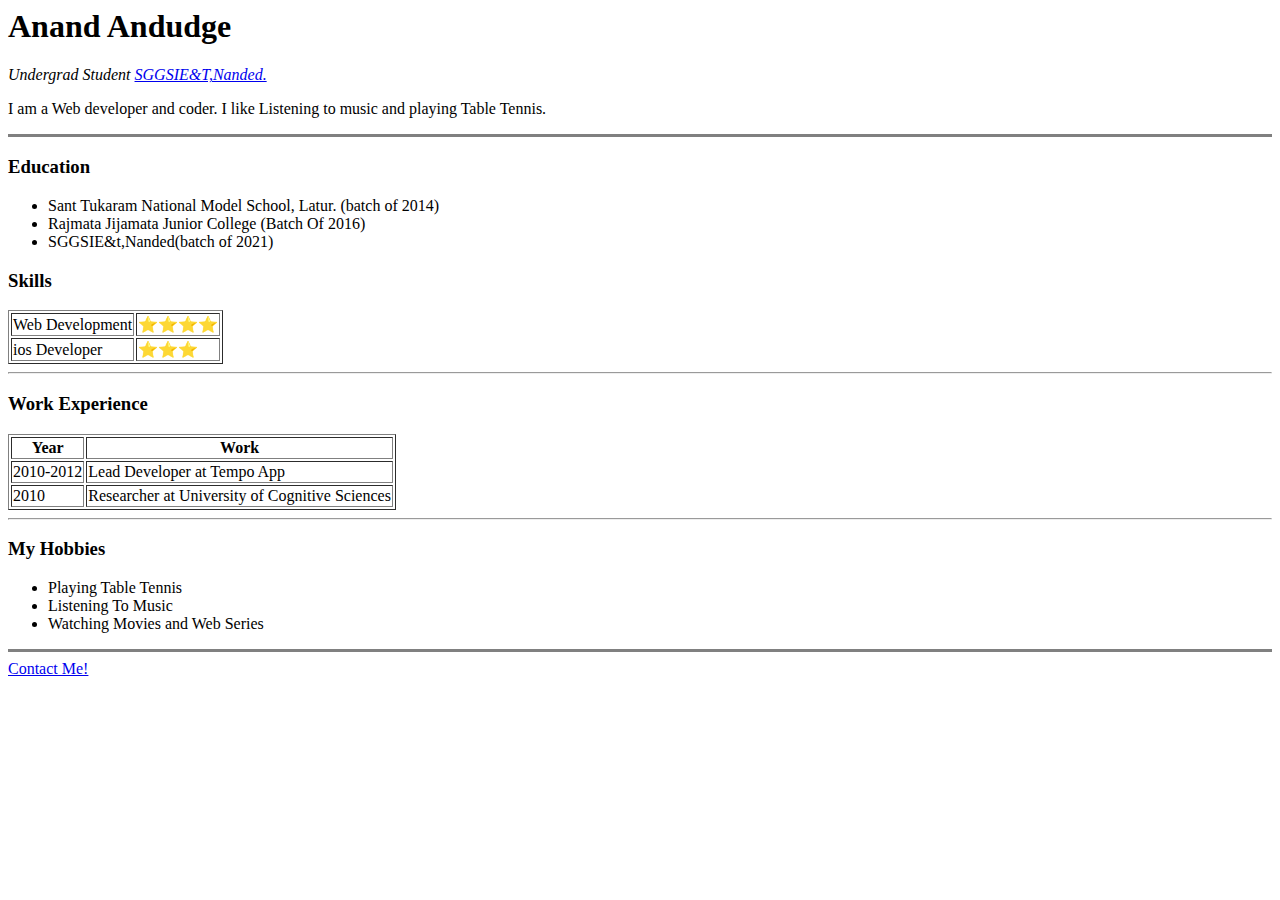
==== index.html @ 044f0b6e "Add files via upload" ====
<html>
<head>
  <meta charset="utf-8" />
<title>  Anand's personal website </title>
</head>
<body>
  <h1> Anand Andudge </h1>
  <p>
    <em>Undergrad Student <a href="https://www.sggs.ac.in"> SGGSIE&T,Nanded.</a></em>
  </p>
  <p>
    I am a Web developer and coder. I like Listening to music and playing Table Tennis.
  </p>
  <hr size = "3" noshade />
  <h3>Education</h3>
  <ul>
    <li>
      Sant Tukaram National Model School, Latur. (batch of 2014)
    </li>
    <li>
      Rajmata Jijamata Junior College (Batch Of 2016)
    </li>
    <li>
      SGGSIE&t,Nanded(batch of 2021)
    </li>
  </ul>
  <h3> Skills</h3>
  <table border="1">
    <tr>
      <td>Web Development</td>
      <td>
        ⭐⭐⭐⭐
      </td>
    </tr>
    <tr>
      <td>
        ios Developer
      </td>
      <td>
        ⭐⭐⭐
      </td>
    </tr>
  </table>
  <hr />
  <h3> Work Experience</h3>
  <table border="1">
    <thead>
     <tr>
       <th>  Year   </th>
       <th>  Work </th>
     </tr>
    </thead>
    <tbody>
    <tr>
      <td>
        2010-2012
      </td>
      <td>   Lead Developer at Tempo App
      </td>
    </tr>
    <tr>
      <td>
        2010
      </td>
      <td>
        Researcher at University of Cognitive Sciences
      </td>
    </tr>
      </tbody>
  </table>
  <hr />
  <h3>My Hobbies</h3>
  <ul>
    <li>
      Playing Table Tennis
    </li>
    <li>
      Listening To Music
    </li>
    <li>
      Watching Movies and Web Series
    </li>
  </ul>
  <hr size = "3" noshade />
    <a href="contact.html">Contact Me!</a>
</body>
</html>
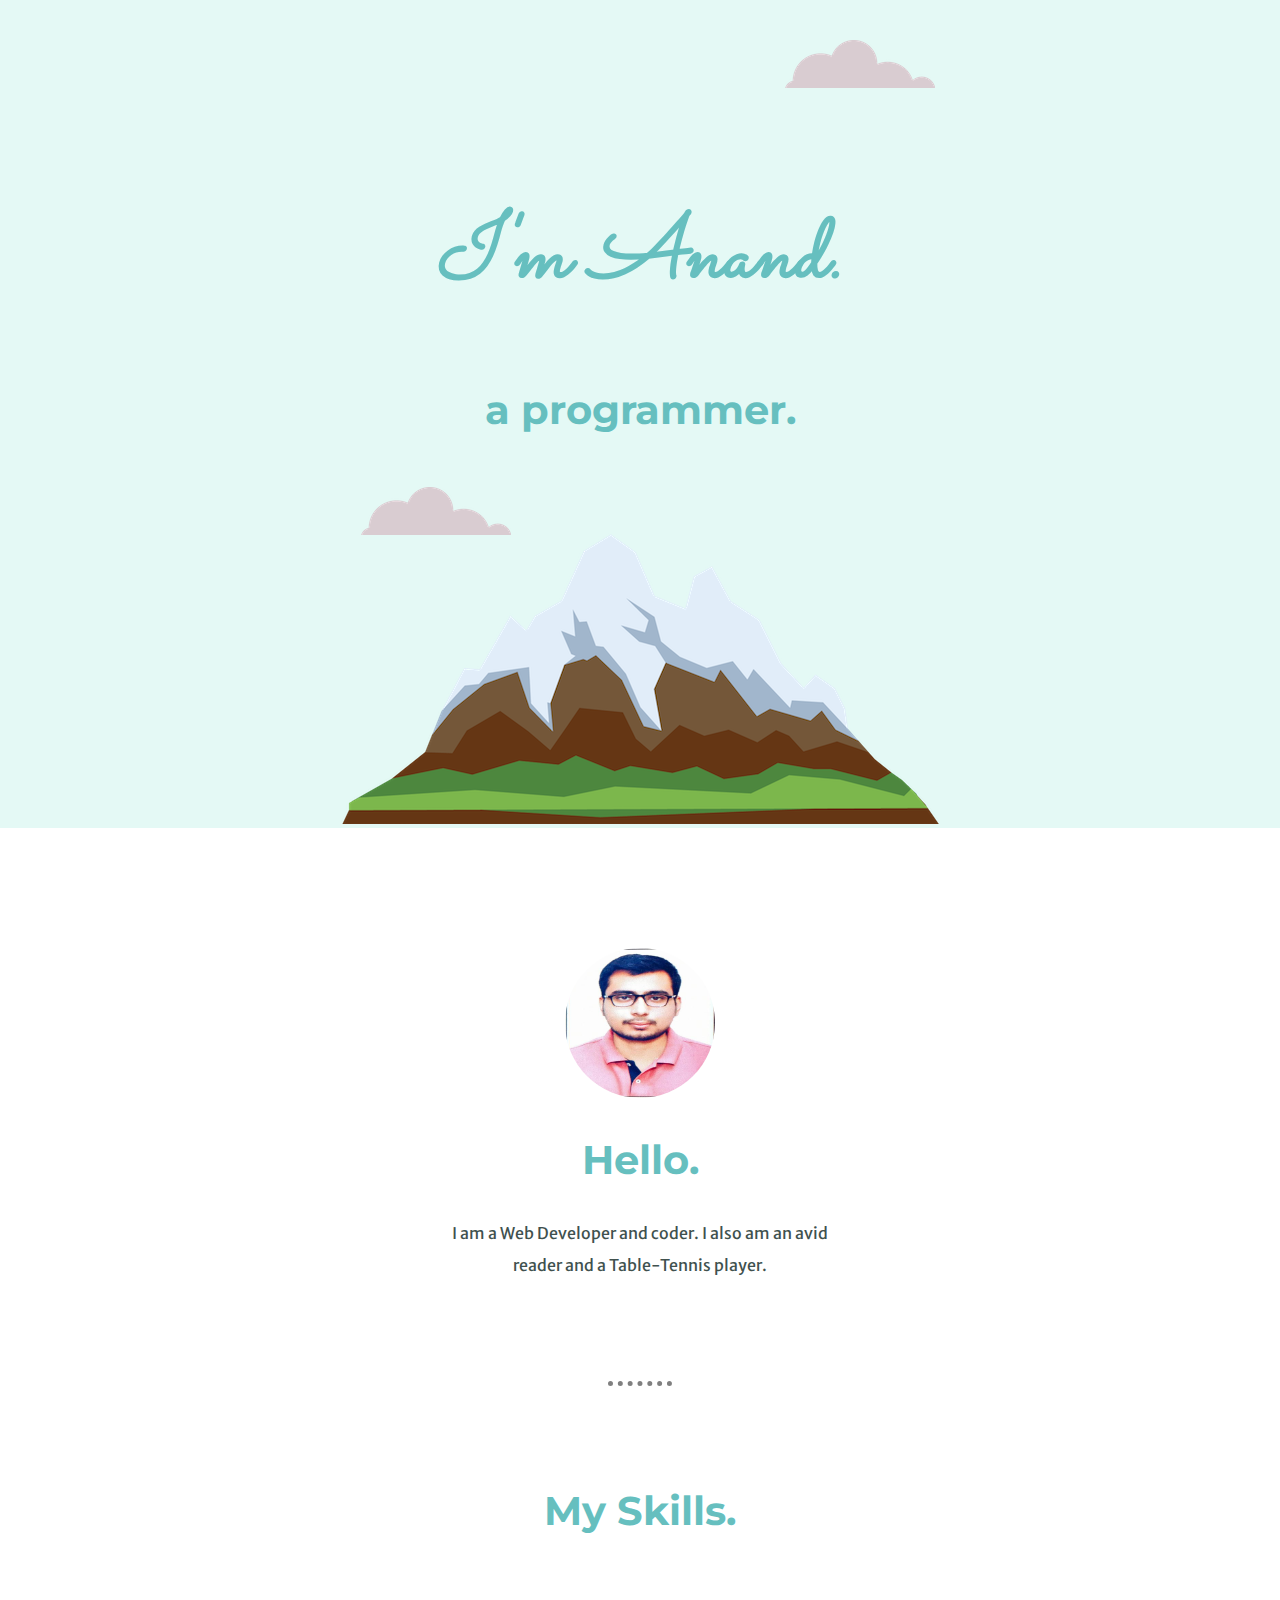
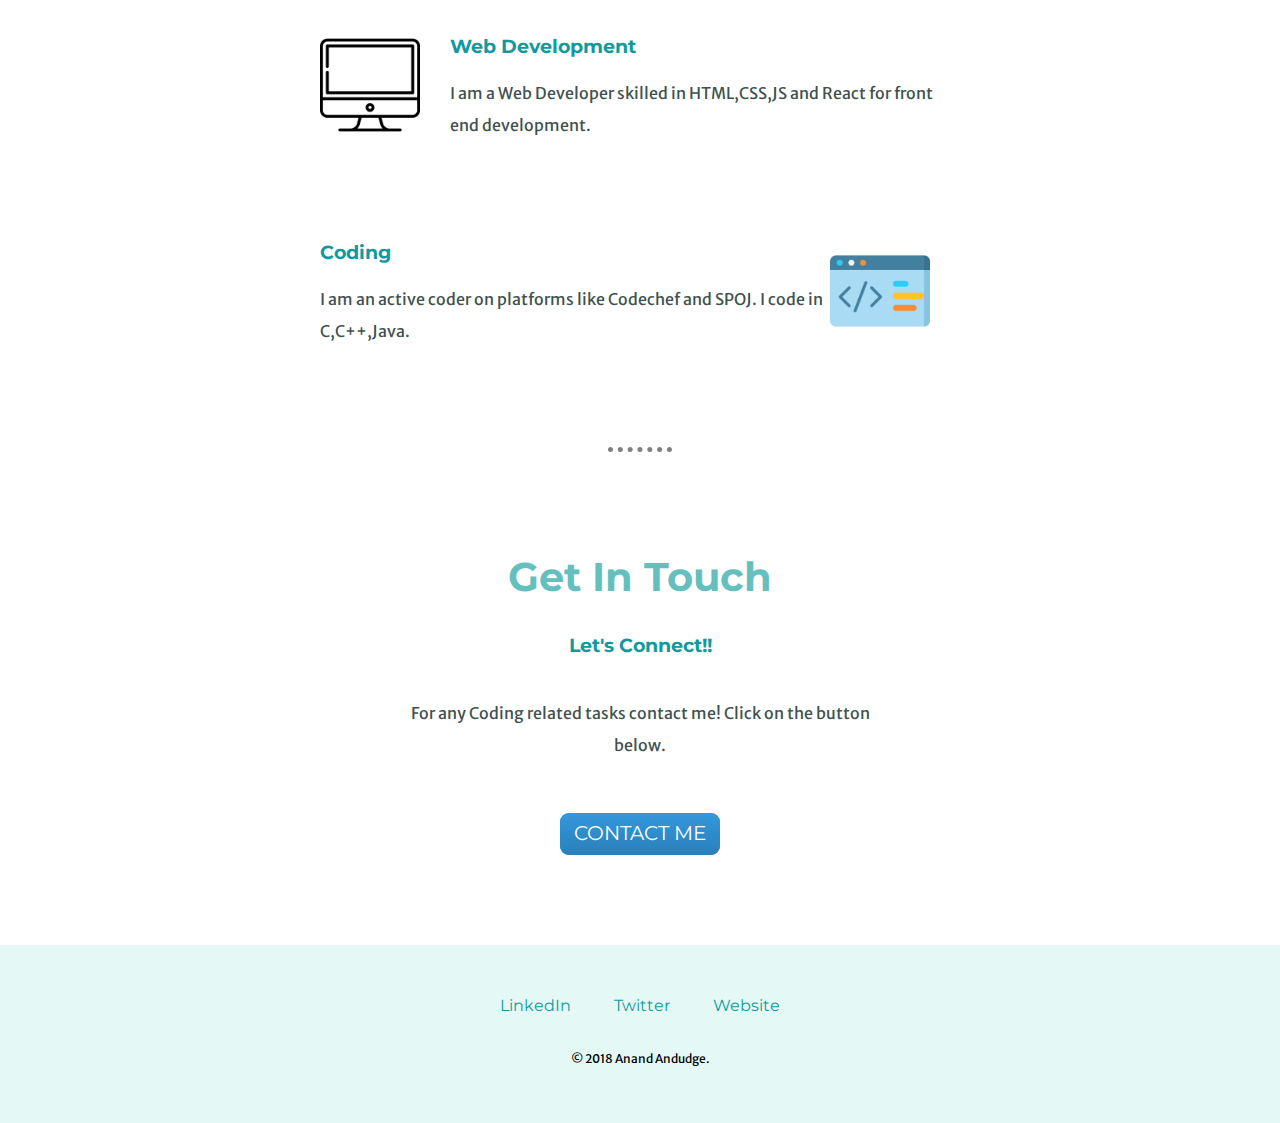
==== commit a34186d2: "Create index.html" ====
--- a/index.html
+++ b/index.html
@@ -1,87 +1,59 @@
-<html>
-<head>
-  <meta charset="utf-8" />
-<title>  Anand's personal website </title>
-</head>
-<body>
-  <h1> Anand Andudge </h1>
-  <p>
-    <em>Undergrad Student <a href="https://www.sggs.ac.in"> SGGSIE&T,Nanded.</a></em>
-  </p>
-  <p>
-    I am a Web developer and coder. I like Listening to music and playing Table Tennis.
-  </p>
-  <hr size = "3" noshade />
-  <h3>Education</h3>
-  <ul>
-    <li>
-      Sant Tukaram National Model School, Latur. (batch of 2014)
-    </li>
-    <li>
-      Rajmata Jijamata Junior College (Batch Of 2016)
-    </li>
-    <li>
-      SGGSIE&t,Nanded(batch of 2021)
-    </li>
-  </ul>
-  <h3> Skills</h3>
-  <table border="1">
-    <tr>
-      <td>Web Development</td>
-      <td>
-        ⭐⭐⭐⭐
-      </td>
-    </tr>
-    <tr>
-      <td>
-        ios Developer
-      </td>
-      <td>
-        ⭐⭐⭐
-      </td>
-    </tr>
-  </table>
-  <hr />
-  <h3> Work Experience</h3>
-  <table border="1">
-    <thead>
-     <tr>
-       <th>  Year   </th>
-       <th>  Work </th>
-     </tr>
-    </thead>
-    <tbody>
-    <tr>
-      <td>
-        2010-2012
-      </td>
-      <td>   Lead Developer at Tempo App
-      </td>
-    </tr>
-    <tr>
-      <td>
-        2010
-      </td>
-      <td>
-        Researcher at University of Cognitive Sciences
-      </td>
-    </tr>
-      </tbody>
-  </table>
-  <hr />
-  <h3>My Hobbies</h3>
-  <ul>
-    <li>
-      Playing Table Tennis
-    </li>
-    <li>
-      Listening To Music
-    </li>
-    <li>
-      Watching Movies and Web Series
-    </li>
-  </ul>
-  <hr size = "3" noshade />
-    <a href="contact.html">Contact Me!</a>
-</body>
-</html>
+<!DOCTYPE html>
+<html lang="en" dir="ltr">
+  <head>
+    <meta charset="utf-8">
+    <title>Anand Andudge</title>
+    <link rel="preconnect" href="https://fonts.gstatic.com">
+<link href="https://fonts.googleapis.com/css2?family=Merriweather+Sans:wght@300&family=Montserrat:wght@100&family=Sacramento&display=swap" rel="stylesheet">
+<link rel="preconnect" href="https://fonts.gstatic.com">
+   <link rel="stylesheet" href="CSS/styles.css">
+    <link rel="icon" href="C:\Users\Anand\Documents\Web Development\My Site\favicon.ico">
+  </head>
+  <body>
+  	<div class="top-container">
+  	  <img class = "t-cloud" src="images\cloud.png">
+  	  <h1><em>I'm Anand.</em></h1>
+      <p><h2>a programmer.</h2></p>
+      <img class = "b-cloud" src="images\cloud.png">
+      <img src="images\mountain.png">
+  	</div>
+  	<br>
+  	<div class="middle-container">
+  <div class="profile">
+    <img class = "ProfilePic" src="images\Photo.jpg" alt="">
+    <h2>Hello.</h2>
+    <p class="intro">I am a Web Developer and coder. I also am an avid reader and a Table-Tennis player.</p>
+  </div>
+  <hr>
+  <div class="skills">
+    <h2>My Skills.</h2>
+    <div class="skill-row">
+      <img class="skill1" src="images\desktop.png" alt="skill image">
+      <h3>Web Development</h3>
+      <p>I am a Web Developer skilled in HTML,CSS,JS and React for front end development.</p>
+    </div>
+    <div class="skill-row">
+      <img class="skill2" src="images\code.png" alt="">
+      <h3>Coding</h3>
+      <p>I am an active coder on platforms like Codechef and SPOJ. I code in C,C++,Java. </p>
+    </div>
+  </div>
+  <hr>
+  <div class="contact-me">
+    <h2>Get In Touch</h2>
+    <h3>Let's Connect!!</h3>
+    <p class ="contact-message">For any Coding related tasks contact me! Click on the button below.</p>
+    <a class="btn" href="mailto:name@email.com">CONTACT ME</a>
+  </div>
+</div>
+
+
+<div class="bottom-container">
+  <a class="footer-link" href="https://www.linkedin.com/">LinkedIn</a>
+  <a class="footer-link" href="https://twitter.com/">Twitter</a>
+  <a class="footer-link" href="https://www.appbrewery.co/">Website</a>
+  <p class="copyright">© 2018 Anand Andudge.</p>
+</div>
+
+  </body>
+</html>
--- a/CSS/styles.css
+++ b/CSS/styles.css
@@ -0,0 +1,122 @@
+body{
+	margin: 0;
+	color: #40514E;
+	text-align: center;
+	font-family: 'Merriweather Sans', sans-serif;
+}
+h1{
+	color: #66BFBF;
+	font-family: 'Sacramento', cursive;
+	font-size: 5.625em;
+}
+h2{
+		color: #66BFBF;
+	font-family: 'Montserrat', sans-serif;
+	font-size: 2.5em;
+}
+h3{
+	font-family: 'Montserrat', sans-serif;
+	color: #11999E;
+}
+.top-container{
+	background-color: #E4F9F5;
+}
+.middle-container{
+	margin: 100px 0;
+}
+.intro{
+	width: 30%;
+    margin: auto;
+}
+p{
+	line-height: 2;
+}
+.b-cloud{
+	position: absolute;
+	padding: 20px;
+}
+.t-cloud{
+	position: relative;
+	left: 220px;
+	padding: 40px;
+}
+.skill1{
+	height: 100px;
+	width: 100px;
+	float: left;
+	margin-right: 30px;
+}
+.skill2{
+	height: 100px;
+	width: 100px;
+	float: right;
+	margin-right: 30px;
+}
+.ProfilePic{
+	height: 150px;
+	width: 150px;
+	border-radius: 100%;
+}
+.skill-row{
+	width: 50%;
+	margin: 100px auto 100px auto;
+	text-align: left;
+}
+hr{
+	border-style: none;
+	border-top-style: dotted;
+	width: 5%;
+	color: grey;
+	border-width: 5px;
+	margin: 100px auto;
+}
+.contact-message{
+	width: 40%;
+	margin:40px auto 60px;
+
+}
+.bottom-container{
+background-color: #E4F9F5;
+padding:50px 0 20px;
+color: #11999E;
+}
+a{
+	color: #11999E;
+	font-family: 'Montserrat', sans-serif;
+    margin: 10px 20px;
+    text-decoration: none;
+}
+a:hover{
+	color: #EAF6F6;
+}
+.btn {
+  background: #3498db;
+  background-image: -webkit-linear-gradient(top, #3498db, #2980b9);
+  background-image: -moz-linear-gradient(top, #3498db, #2980b9);
+  background-image: -ms-linear-gradient(top, #3498db, #2980b9);
+  background-image: -o-linear-gradient(top, #3498db, #2980b9);
+  background-image: linear-gradient(to bottom, #3498db, #2980b9);
+  -webkit-border-radius: 9;
+  -moz-border-radius: 9;
+  border-radius: 9px;
+  font-family: 'Montserrat', sans-serif;
+  color: #ffffff;
+  font-size: 20px;
+  padding: 8px 14px 10px 14px;
+  text-decoration: none;
+}
+.copyright{
+	color: black;
+	font-size:0.75rem;
+	padding: 20px 0;
+}
+
+.btn:hover {
+  background: #22c72f;
+  background-image: -webkit-linear-gradient(top, #22c72f, #20cf1d);
+  background-image: -moz-linear-gradient(top, #22c72f, #20cf1d);
+  background-image: -ms-linear-gradient(top, #22c72f, #20cf1d);
+  background-image: -o-linear-gradient(top, #22c72f, #20cf1d);
+  background-image: linear-gradient(to bottom, #22c72f, #20cf1d);
+  text-decoration: none;
+}
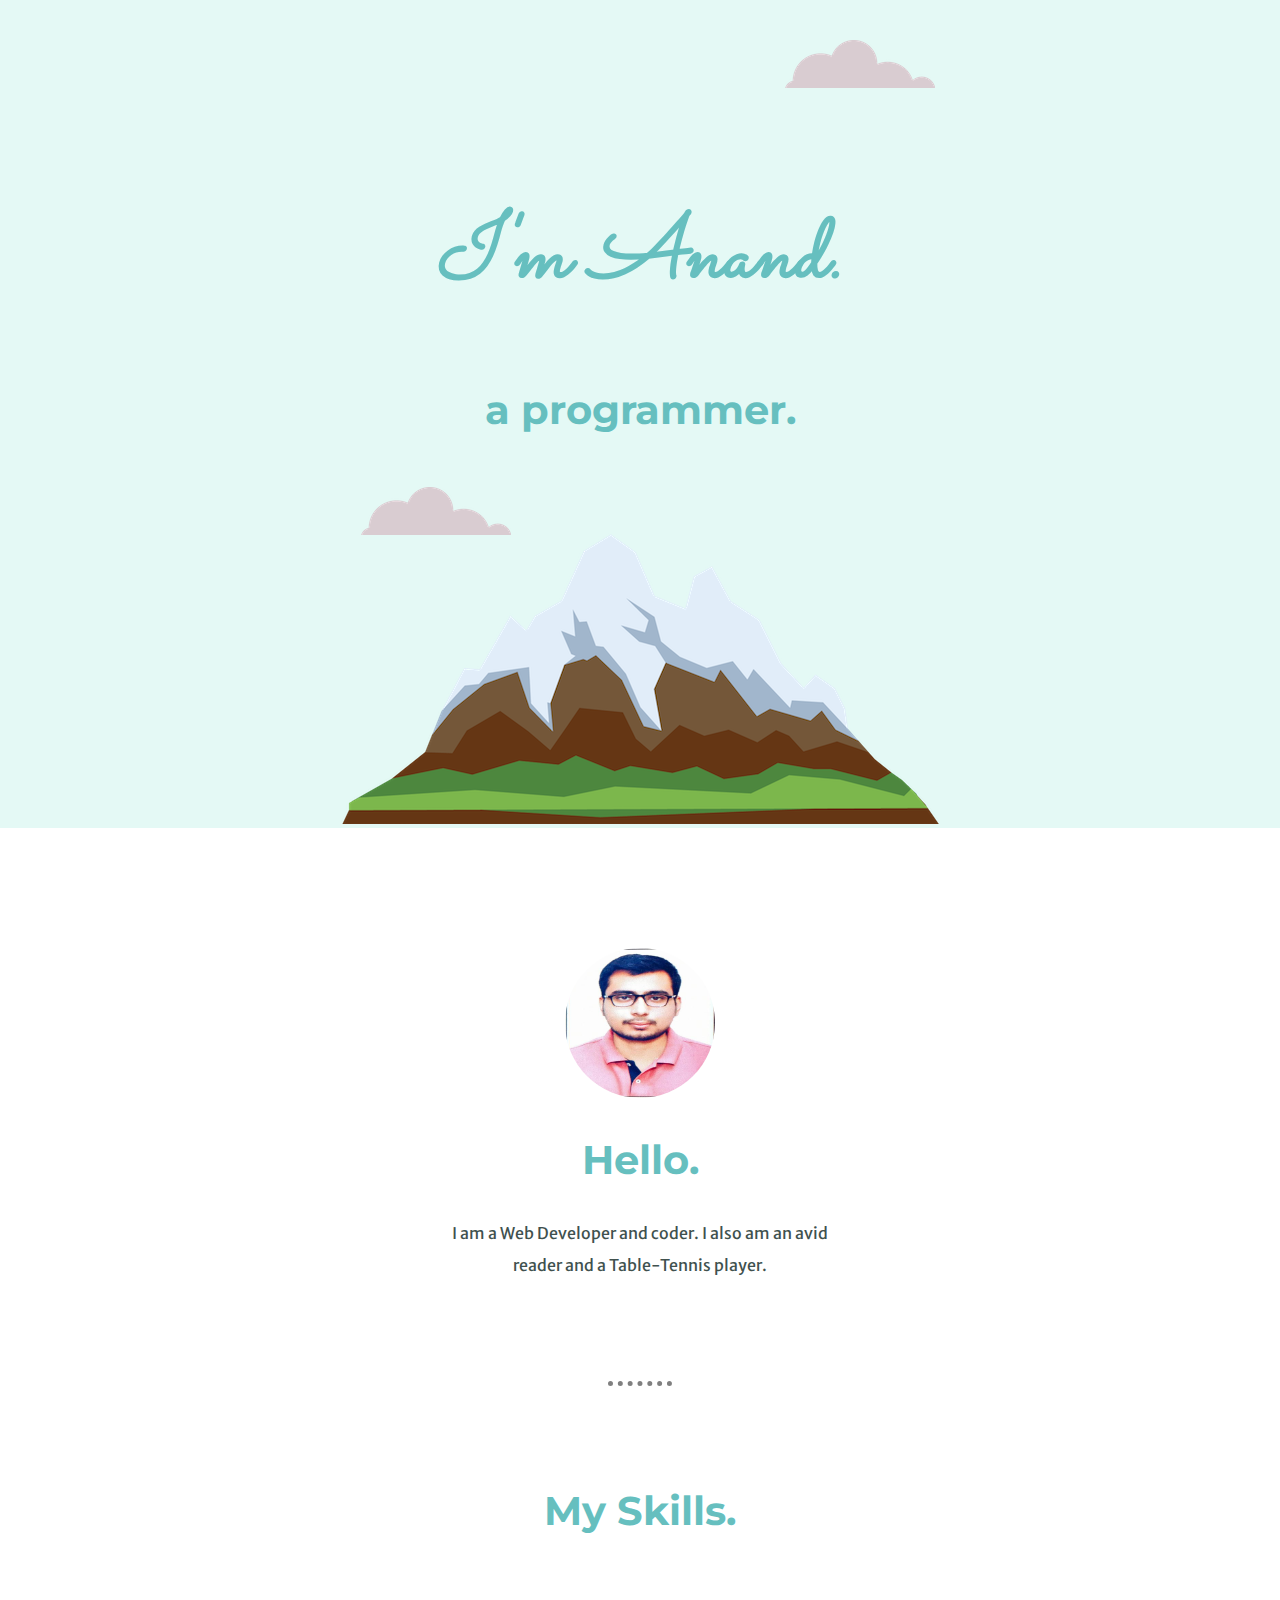
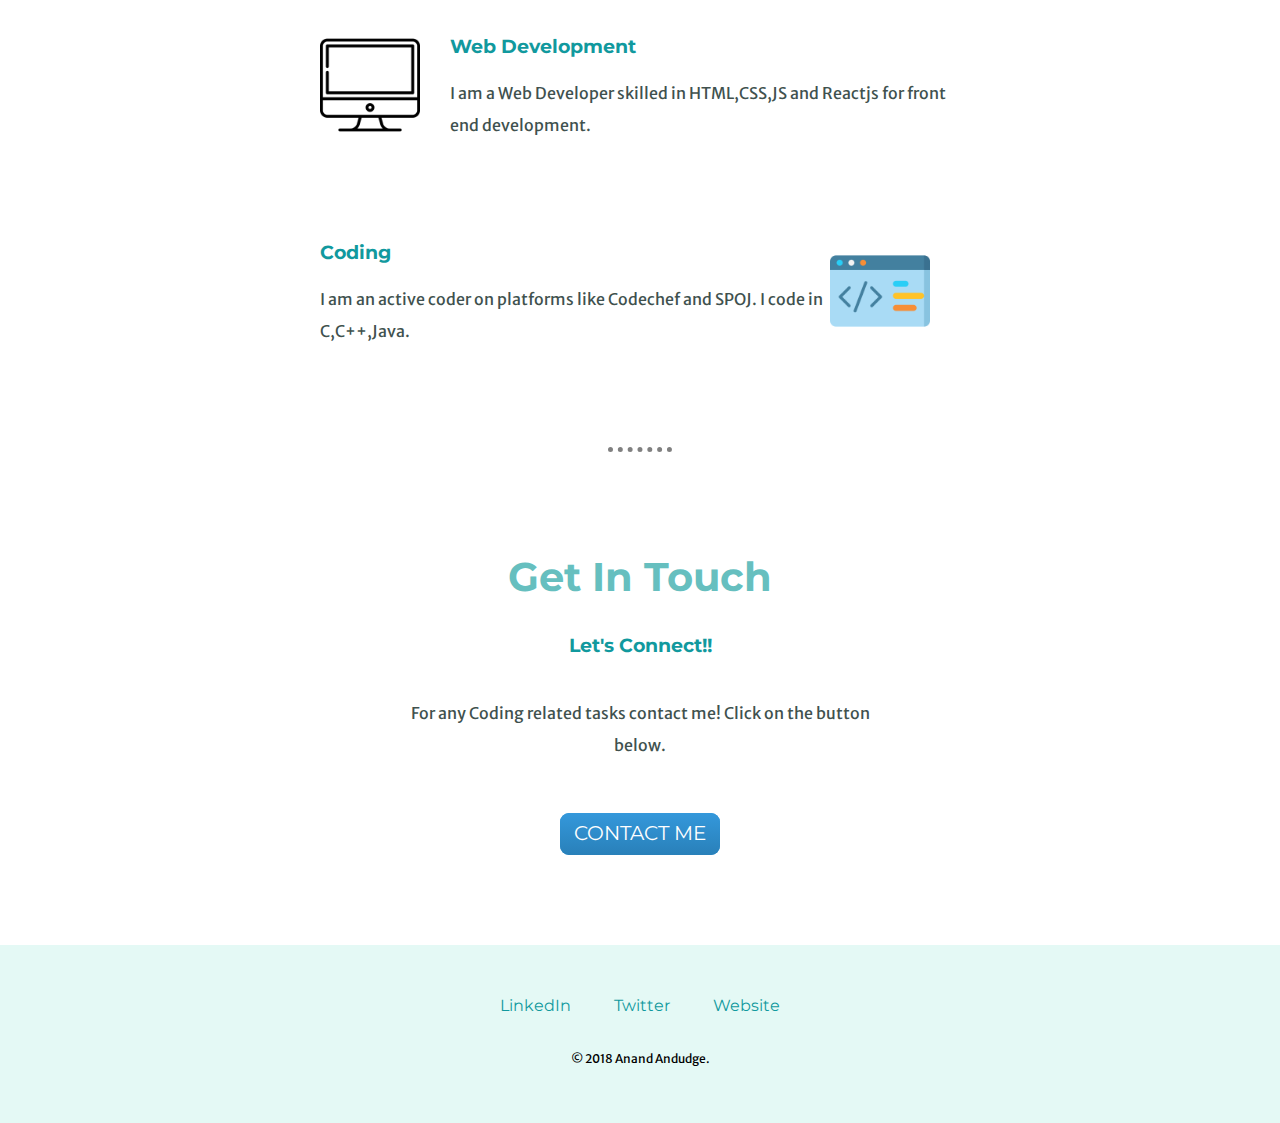
==== commit 61b2d49d: "Update index.html" ====
--- a/index.html
+++ b/index.html
@@ -30,7 +30,7 @@
     <div class="skill-row">
       <img class="skill1" src="images\desktop.png" alt="skill image">
       <h3>Web Development</h3>
-      <p>I am a Web Developer skilled in HTML,CSS,JS and React for front end development.</p>
+      <p>I am a Web Developer skilled in HTML,CSS,JS and Reactjs for front end development.</p>
     </div>
     <div class="skill-row">
       <img class="skill2" src="images\code.png" alt="">
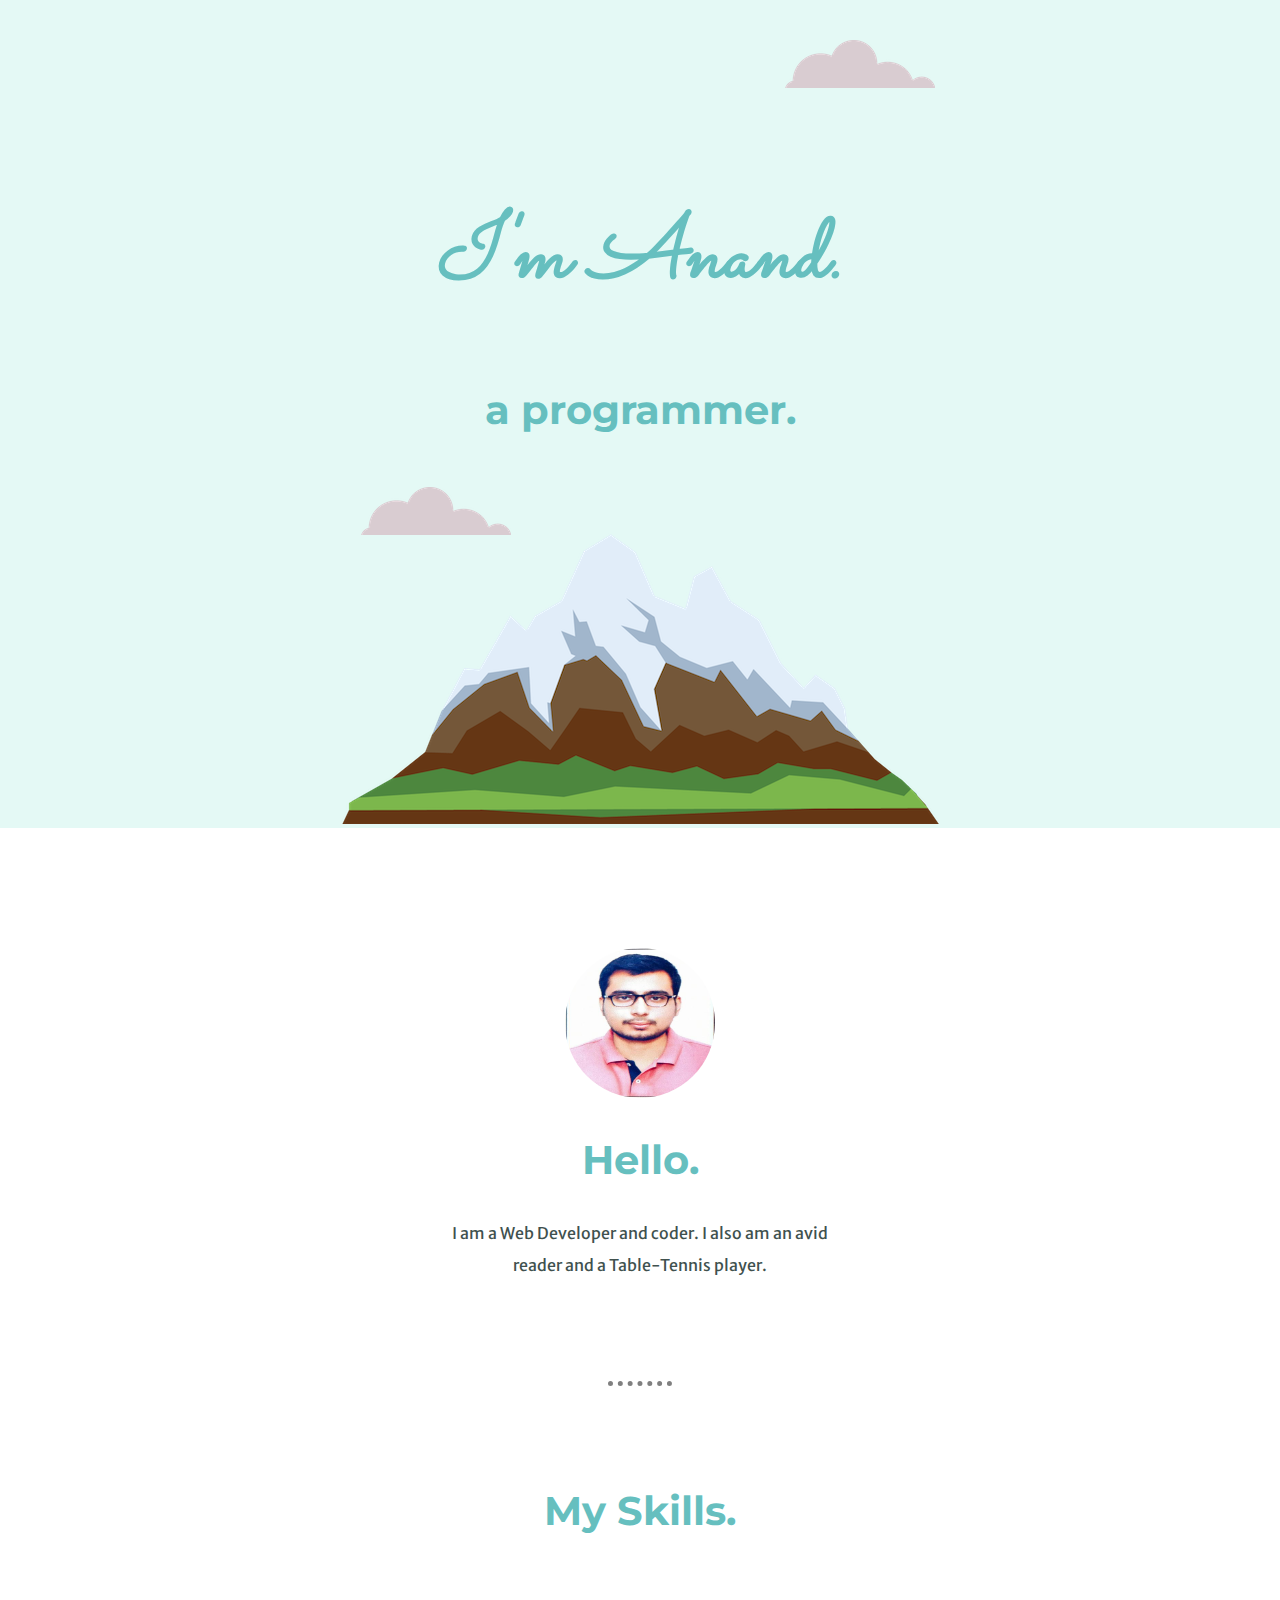
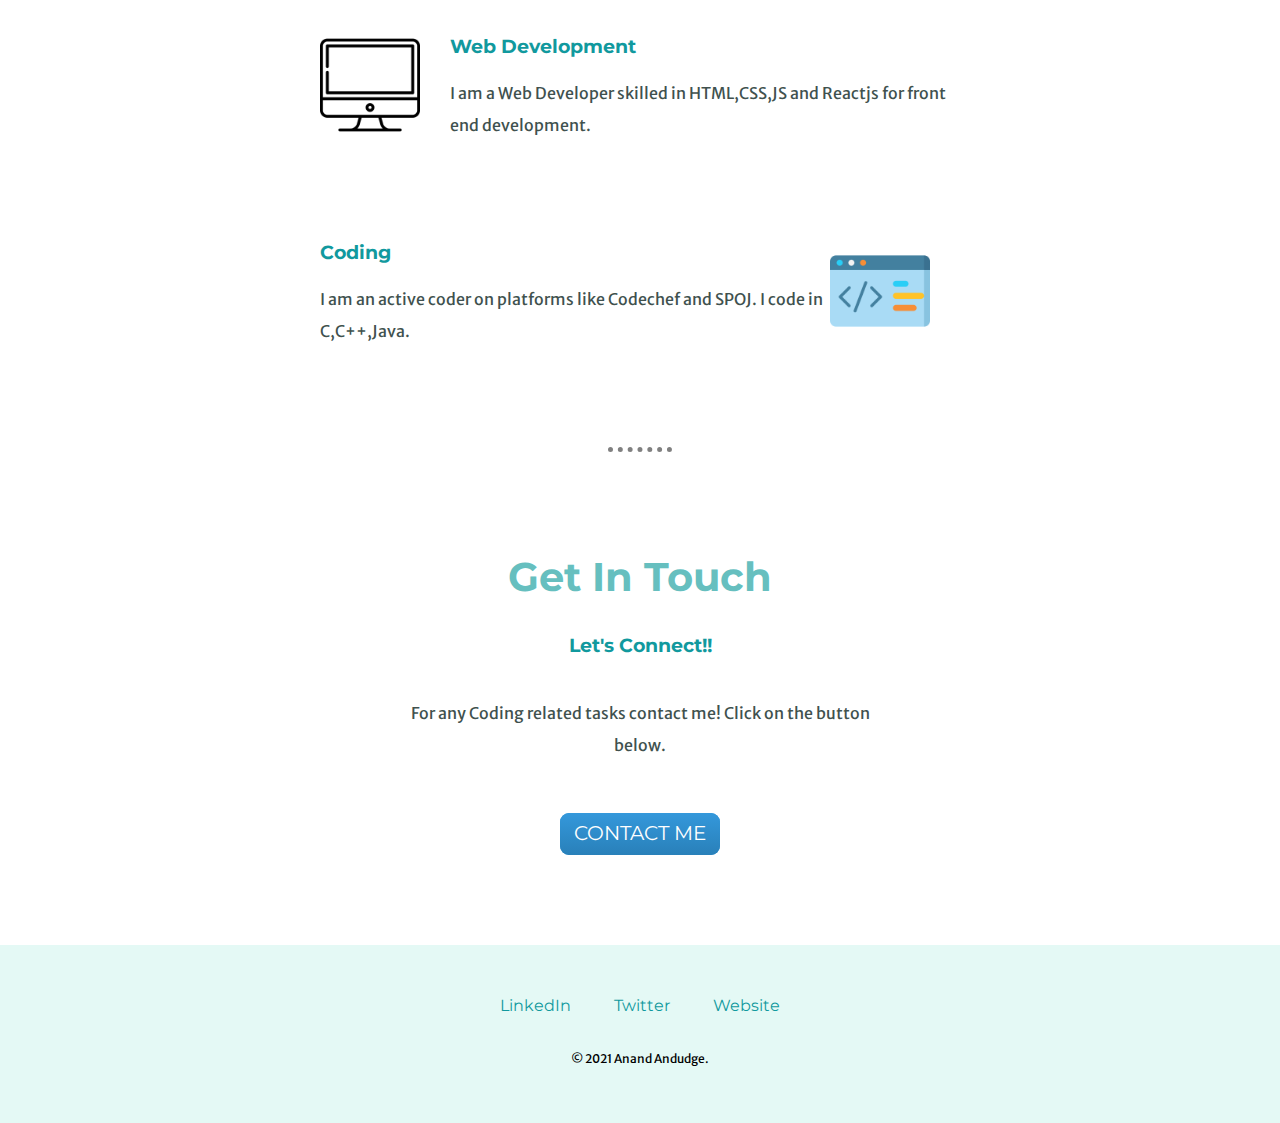
==== commit 0b2e1734: "Update index.html" ====
--- a/index.html
+++ b/index.html
@@ -52,7 +52,7 @@
   <a class="footer-link" href="https://www.linkedin.com/">LinkedIn</a>
   <a class="footer-link" href="https://twitter.com/">Twitter</a>
   <a class="footer-link" href="https://www.appbrewery.co/">Website</a>
-  <p class="copyright">© 2018 Anand Andudge.</p>
+  <p class="copyright">© 2021 Anand Andudge.</p>
 </div>
 
   </body>
